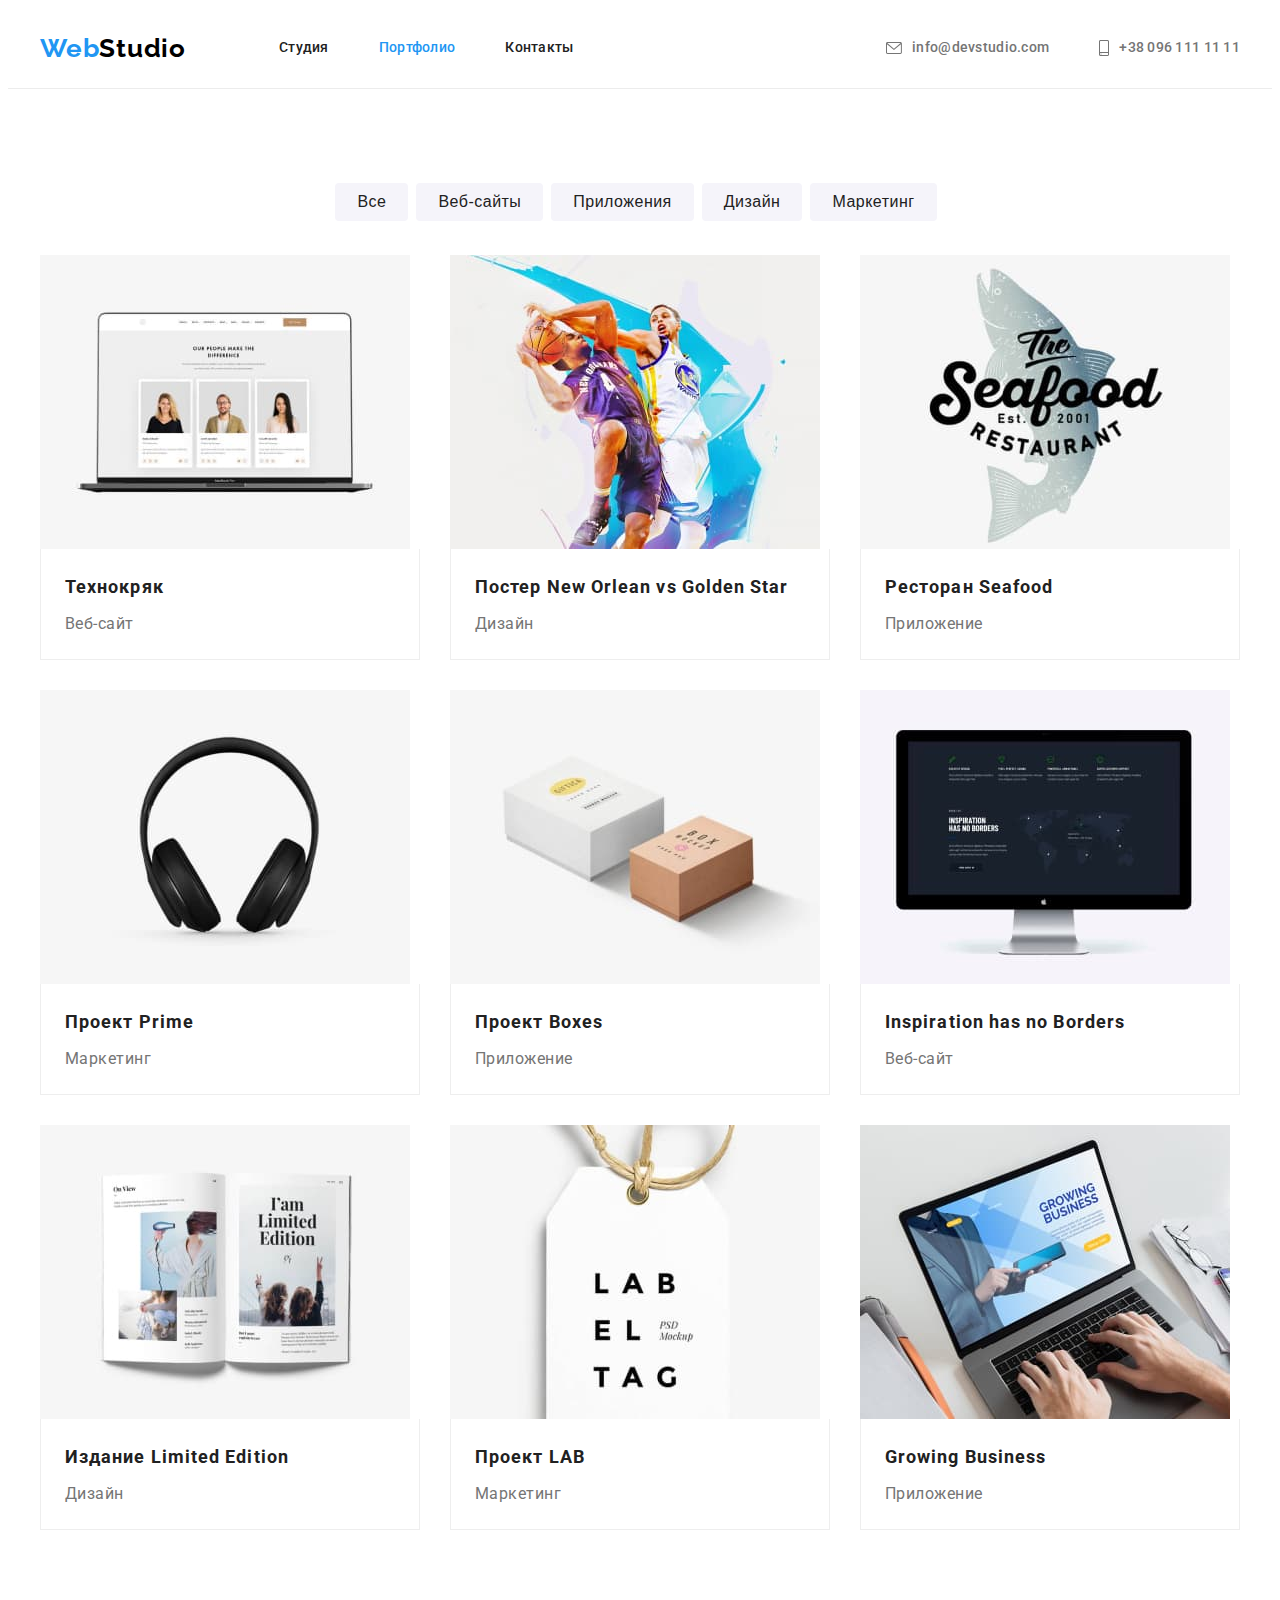
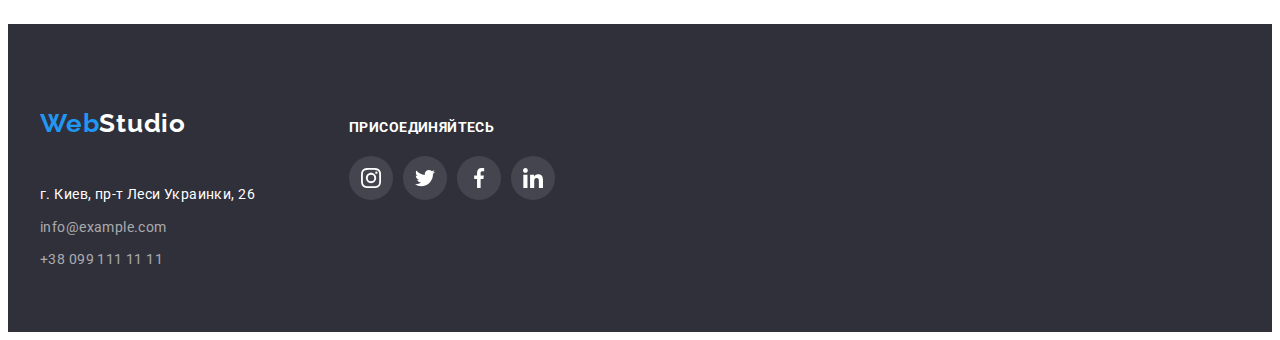
==== portfolio.html @ 801708f0 "add files" ====
<!DOCTYPE html>
<html lang="en">
  <head>
    <meta charset="UTF-8" />
    <meta http-equiv="X-UA-Compatible" content="IE=edge" />
    <meta name="viewport" content="width=device-width, initial-scale=1.0" />
    <title>Портфолио</title>
    <link
      rel="stylesheet"
      href="https://cdnjs.cloudflare.com/ajax/libs/modern-normalize/1.0.0/modern-normalize.min.css"
      integrity="sha512-ISS7cAi1PEhQ8jnbJpJZMd29NlhNj4AWYyLOSp2CE/CsHxTCu+r+t0D2yoJudVrd0/8fTVPUVDzY5Tvli75u/g=="
      crossorigin="anonymous"
    />
    <link rel="preconnect" href="https://fonts.gstatic.com" />
    <link
      href="https://fonts.googleapis.com/css2?family=Raleway:wght@700&family=Roboto:wght@400;500;700;900&display=swap"
      rel="stylesheet"
    />
    <link rel="stylesheet" href="./css/styles.css" />
  </head>
  <body>
    <header class="header">
      <div class="container">
        <nav class="navigation">
          <a class="link logo-link" href="./index.html" lang="en"
            >Web<span class="logo-text">Studio</span></a
          >
          <ul class="nav-container navigation-list list">
            <li class="navigation-list-item">
              <a class="navigation-link link" href="./index.html">Студия</a>
            </li>
            <li class="navigation-list-item">
              <a class="navigation-link link current" href="./portfolio.html"
                >Портфолио</a
              >
            </li>
            <li class="navigation-list-item">
              <a class="navigation-link link" href="">Контакты</a>
            </li>
          </ul>
        </nav>
        <ul class="contact-list list">
          <li class="contact-list-item">
            <a class="link contact-link" href="mailto:info@devstudio.com" lang="en">
              <svg class="contact-icon" width="16" height="12">
                <use href="./img/icons.svg#icon-envelope"></use>
              </svg>
              info@devstudio.com</a>
          </li>
          <li class="contact-list-item">
            <a class="link contact-link" href="tel:+380961111111">
              <svg class="contact-icon" width="10" height="16">
                <use href="./img/icons.svg#icon-smartphone"></use>
              </svg>
              +38 096 111 11 11</a>
          </li>
        </ul>
      </div>
    </header>
    <main>
      <section class="section porfolio-main">
        <div class="container">
          <h1 class="visually-hidden">Наше портфолио</h1>
          <h2 class="visually-hidden">Список кнопок</h2>
          <ul class="list porfolio-btn-list">
            <li class="portfolio-items">
              <button class="portfolio-btn" type="button">Все</button>
            </li>
            <li class="portfolio-items">
              <button class="portfolio-btn" type="button">Веб-сайты</button>
            </li>
            <li class="portfolio-items">
              <button class="portfolio-btn" type="button">Приложения</button>
            </li>
            <li class="portfolio-items">
              <button class="portfolio-btn" type="button">Дизайн</button>
            </li>
            <li class="portfolio-items">
              <button class="portfolio-btn" type="button">Маркетинг</button>
            </li>
          </ul>
          <h2 class="visually-hidden">Примеры работ</h2>
          <ul class="list example-list">
            <li class="example-item">
              <a href="" class="portfolio-card-link link">
              <div class="example-foto">
                <img
                class="exampe-img"
                src="./img/website.jpg"
                alt="Пример сайта"
                width="370"
                height="294">
              </div>
              <div class="example-cont-description">
                <h3 class="example-title">Технокряк</h3>
                <p class="example-description">Веб-сайт</p>
              </div>
              </a>
            </li>
            <li class="example-item">
              <a href="" class="portfolio-card-link link">
                <div class="example-foto">
                  <img class="exampe-img" src="./img/design.jpg" alt="Постер" width="370" height="294">
                </div>
                <div class="example-cont-description">
                <h3 class="example-title">
                  Постер <span lang="en">New Orlean vs Golden Star</span>
                </h3>
                <p class="example-description">Дизайн</p>
              </div>
              </a>
            </li>
            <li class="example-item">
              <a href="" class="portfolio-card-link link">
              <div class="example-foto">
                <img
                class="exampe-img"
                src="./img/app.jpg"
                alt="Лого ресторана"
                width="370"
                  height="294"
                />
              </div>
              <div class="example-cont-description">
                <h3 class="example-title">
                  Ресторан <span lang="en">Seafood</span>
                </h3>
                <p class="example-description">Приложение</p>
              </div>
              </a>
            </li>
            <li class="example-item">
              <a href="" class="portfolio-card-link link">
              <div class="example-foto">
                <img
                class="exampe-img"
                src="./img/prime.jpg"
                alt="Наушники"
                width="370"
                  height="294"
                />
              </div>
              <div class="example-cont-description">
                <h3 class="example-title">
                  Проект <span lang="en">Prime</span>
                </h3>
                <p class="example-description">Маркетинг</p>
              </div>
              </a>
            </li>
            <li class="example-item">
              <a href="" class="portfolio-card-link link">
              <div class="example-foto">
                <img
                class="exampe-img"
                src="./img/app-box.jpg"
                alt="Коробки"
                width="370"
                  height="294"
                />
              </div>
              <div class="example-cont-description">
                <h3 class="example-title">
                  Проект <span lang="en">Boxes</span>
                </h3>
                <p class="example-description">Приложение</p>
              </div>
              </a>
            </li>
            <li class="example-item">
              <a href="" class="portfolio-card-link link">
              <div class="example-foto">
                <img
                class="exampe-img"
                src="./img/borders.jpg"
                alt="Монитор"
                width="370"
                  height="294"
                />
              </div>
              <div class="example-cont-description">
                <h3 class="example-title" lang="en">
                  Inspiration has no Borders
                </h3>
                <p class="example-description">Веб-сайт</p>
              </div>
              </a>
            </li>
            <li class="example-item">
              <a href="" class="portfolio-card-link link">
              <div class="example-foto">
                <img
                class="exampe-img"
                src="./img/limited.jpg"
                alt="Журнал"
                width="370"
                  height="294"
                />
              </div>
              <div class="example-cont-description">
                <h3 class="example-title">
                  Издание <span lang="en">Limited Edition</span>
                </h3>
                <p class="example-description">Дизайн</p>
              </div>
              </a>
            </li>
            <li class="example-item">
              <a href="" class="portfolio-card-link link">
              <div class="example-foto">
                <img
                class="exampe-img"
                src="./img/lab.jpg"
                alt="Бирка"
                width="370"
                  height="294"
                />
              </div>
              <div class="example-cont-description">
                <h3 class="example-title">Проект <span lang="en">LAB</span></h3>
                <p class="example-description">Маркетинг</p>
              </div>
              </a>
            </li>
            <li class="example-item">
              <a href="" class="portfolio-card-link link">
              <div class="example-foto">
                <img
                class="exampe-img"
                src="./img/growing.jpg"
                alt="Ноутбук"
                width="370"
                  height="294"
                />
              </div>
              <div class="example-cont-description">
                <h3 class="example-title" lang="en">Growing Business</h3>
                <p class="example-description">Приложение</p>
              </div>
              </a>
            </li>
          </ul>
        </div>
      </section>
    </main>
    <footer class="section footer">
      <div class="container footer-container">
        <div class="adress-footer">
          <a class="link logo-link" href="./index.html" lang="en">Web<span class="logo-text-light">Studio</span></a>
          <address class="adress">
            <ul class="footer-contact-list list">
              <li class="contact-item">
                <a class="link adress-link" href="https://goo.gl/maps/dKYA59sypBsLwq4S9" target="_blank"
                  rel="noopener noreferrer">г. Киев, пр-т Леси Украинки, 26</a>
              </li>
              <li class="contact-item">
                <a class="link contact-link-footer" href="mailto:info@example.com">info@example.com</a>
              </li>
              <li class="contact-item">
                <a class="link contact-link-footer" href="tel:+380991111111">+38 099 111 11 11</a>
              </li>
            </ul>
          </address>
        </div>
        <div class="footer-social">
          <p class="footer-social-title">ПРИСОЕДИНЯЙТЕСЬ</p>
          <ul class="footer-social-list list">
            <li class="footer-social-list-item">
              <a class="footer-social-link link" href="">
                <svg class="footer-social-icon" width="20" height="20">
                  <use href="./img/icons.svg#icon-instagram"></use>
                </svg>
              </a>
            </li>
            <li class="footer-social-list-item">
              <a class="footer-social-link link" href="">
                <svg class="footer-social-icon" width="20" height="20">
                  <use href="./img/icons.svg#icon-twitter"></use>
                </svg>
              </a>
            </li>
            <li class="footer-social-list-item">
              <a class="footer-social-link link" href="">
                <svg class="footer-social-icon" width="20" height="20">
                  <use href="./img/icons.svg#icon-facebook"></use>
                </svg>
              </a>
            </li>
            <li class="footer-social-list-item">
              <a class="footer-social-link link" href="">
                <svg class="footer-social-icon" width="20" height="20">
                  <use href="./img/icons.svg#icon-linkedin"></use>
                </svg>
              </a>
            </li>
          </ul>
        </div>
      </div>
      </footer>
  </body>
</html>
---- css/styles.css ----
:root {
  --main-font: 'Roboto', sans-serif;
  --secondary-font: 'Raleway', sans-serif;
  --accent-color: #2196f3;
  --title-color: #212121;
  --text-color: #757575;
  --back-color: #fff;
  --container-width: 1200px;
  --title-mb: 50px;
  --container-pl: 15px;
  --container-pr: 15px;
  --link-pt: 32px;
  --link-pb: 32px;
  --bg-item-color: #f5f4fa;
}
h1,
h2,
h3,
p {
  margin: 0;
}
ul,
ol {
  margin: 0;
  padding: 0;
}

img {
  display: block;
}

body {
  font-family: var(--main-font);
}
.link {
  text-decoration: none;
}
.list {
  list-style: none;
}
.visually-hidden {
  position: absolute !important;
  clip: rect(1px 1px 1px 1px); /* IE6 IE7 */
  clip: rect(1px 1px 1px 1px);
  padding: 0 !important;
  border: 0 !important;
  height: 1px !important;
  width: 1px !important;
  overflow: hidden;
}

.container {
  width: var(--container-width);
  margin: 0 auto;
  padding-left: var(--container-pl);
  padding-right: var(--container-pr);
}
.section {
  align-items: center;
  padding-top: 94px;
  padding-bottom: 94px;
  /* margin: 0 auto; */
}
.adress {
  font-style: normal;
}

/* HEADER */

.header .container {
  display: flex;
  align-items: center;
}
.header {
  border-bottom: 1px solid #ececec;
}
.navigation {
  display: flex;
  align-items: center;
}
.nav-container {
  display: flex;
  align-items: center;
}
.contact-list {
  display: flex;
  align-items: center;
  margin-left: auto;
}
.contact-list-item:not(:last-child) {
  margin-right: 50px;
}

.logo-link {
  display: inline-block;
  font-family: var(--secondary-font);
  font-weight: 700;
  font-size: 26px;
  line-height: 1.19;
  letter-spacing: 0.03em;
  color: var(--accent-color);
  margin-right: 93px;
  padding-top: 24px;
  padding-bottom: 24px;
}
.logo-text {
  font-weight: 700;
  font-size: 26px;
  line-height: 1.19;
  letter-spacing: 0.03em;
  color: #000000;
}
.logo-text-light {
  font-weight: 700;
  font-size: 26px;
  line-height: 1.19;
  letter-spacing: 0.03em;
  color: var(--back-color);
}
.navigation-link {
  display: inline-block;
  font-weight: 500;
  font-size: 14px;
  line-height: 1.14;
  letter-spacing: 0.02em;
  color: var(--title-color);
  padding-top: var(--link-pt);
  padding-bottom: var(--link-pb);
}
.navigation-list-item:not(:last-child) {
  margin-right: 50px;
}
.current {
  color: var(--accent-color);
}
.navigation-link:hover,
.navigation-link:focus {
  color: var(--accent-color);
}
.contact-link {
  display: flex;
  align-items: center;
  font-weight: 500;
  font-size: 14px;
  line-height: 1.14;
  letter-spacing: 0.02em;
  color: var(--text-color);
  padding-top: var(--link-pt);
  padding-bottom: var(--link-pb);
}

.contact-link:hover,
.contact-link:focus {
  color: var(--accent-color);
}
.contact-icon {
  margin-right: 10px;
  fill: currentColor;
}
/* HERO */
.hero {
  max-width: 1600px;
  height: 600px;
  background-color: #2f303a;
  background-image: linear-gradient(
      rgba(47, 48, 58, 0.4),
      rgba(47, 48, 58, 0.4)
    ),
    url(../img/img_bg.jpg);
  background-repeat: no-repeat;
  background-size: cover;
  padding: 200px 0;
  text-align: center;
  margin-left: auto;
  margin-right: auto;
}

.hero-title {
  font-weight: 900;
  font-size: 44px;
  max-width: 696px;
  text-align: center;
  line-height: 1.36;
  letter-spacing: 0.06em;
  text-transform: uppercase;
  color: var(--back-color);
  margin: auto;
}
.modal-btn {
  display: inline-block;
  min-width: 200px;
  font-weight: 700;
  font-size: 16px;
  line-height: 1.87;
  background-color: var(--accent-color);
  color: var(--back-color);
  padding: 10px 32px;
  border-radius: 4px;
  margin-top: 30px;
  border: none;
}
.modal-btn:hover,
.modal-btn:focus {
  background-color: #188ce8;
  cursor: pointer;
}

/* PRINCIPLE */
.principle-img {
  display: flex;
  align-items: center;
  justify-content: center;
  width: 270px;
  height: 120px;
  background-color: var(--bg-item-color);
  margin-bottom: 30px;
}
.principle-list {
  display: flex;
  align-items: center;
}
.principle-title {
  font-weight: 700;
  font-size: 14px;
  line-height: 1.14;
  letter-spacing: 0.03em;
  text-transform: uppercase;
  color: var(--title-color);
  margin-bottom: 10px;
}

.principle-description {
  font-size: 14px;
  line-height: 1.71;
  letter-spacing: 0.03em;
  color: var(--text-color);
}

.principle-list-item {
  width: 270px;
}
.principle-list-item:not(:last-child) {
  margin-right: 30px;
}
/* WORKS */
.section-title {
  font-weight: 700;
  font-size: 36px;
  line-height: 1.16;
  letter-spacing: 0.03em;
  color: var(--title-color);
  text-align: center;
}
.our-works {
  padding-top: 0;
}
.work-list {
  display: flex;
  align-items: center;
}
.work-item:not(:last-child) {
  margin-right: 30px;
}
.section-title {
  margin-bottom: 50px;
}
/* TEAM */
.our-team {
  background-color: var(--bg-item-color);
}
.team-list {
  display: flex;
  margin-top: -30px;
  margin-left: -30px;
}
.team-item {
  flex-basis: calc(100% / 4-30px);
  margin-top: 30px;
  margin-left: 30px;
  width: 270px;
  background-color: var(--back-color);
  box-shadow: 0px 1px 3px rgba(0, 0, 0, 0.12), 0px 1px 1px rgba(0, 0, 0, 0.14),
    0px 2px 1px rgba(0, 0, 0, 0.2);
  border-radius: 0px 0px 4px 4px;
}
.team-description {
  text-align: center;
  padding: 30px 32px;
}

.team-title {
  font-weight: 500;
  font-size: 16px;
  line-height: 1.18;
  letter-spacing: 0.03em;
  color: var(--title-color);
  margin-bottom: 10px;
}
.team-prof {
  font-size: 16px;
  line-height: 1.18;
  letter-spacing: 0.03em;
  color: var(--text-color);
  margin-bottom: 16px;
}
.social-list {
  display: flex;
  align-items: center;
  justify-content: space-between;
}

.social-link {
  display: flex;
  justify-content: center;
  align-items: center;
  width: 44px;
  height: 44px;
  border-radius: 50%;
}
.social-icon {
  fill: #afb1b8;
}

.social-link:hover .social-icon,
.social-link:focus .social-icon {
  fill: var(--back-color);
}
.social-link:hover,
.social-link:focus {
  background-color: var(--accent-color);
}
/* Постоянные клиенты */
.clients-list {
  display: flex;
  align-items: center;
  justify-content: space-between;
}
.clients-list-item {
  width: 170px;
  height: 90px;
  border: 1px solid #afb1b8;
  border-radius: 4px;
}
.client-link {
  display: flex;
  width: 100%;
  height: 100%;
  align-items: center;
  justify-content: center;
}
.client-icon {
  fill: #afb1b8;
}
.client-link:hover .client-icon,
.client-link:focus .client-icon {
  fill: var(--accent-color);
}
.clients-list-item:hover,
.clients-list-item:focus {
  border-color: var(--accent-color);
}

/* FOOTER */
.adress-footer {
  margin-right: 70px;
}
.footer {
  background-color: #2f303a;
  padding-top: 60px;
  padding-bottom: 60px;
}
.footer .logo-link {
  margin-bottom: 20px;
}
.footer .contact-item:not(:last-child) {
  margin-bottom: 9px;
}
.adress-link {
  font-weight: 400;
  font-size: 14px;
  line-height: 1.71;
  letter-spacing: 0.03em;
  color: var(--back-color);
}
.contact-link-footer {
  font-weight: 400;
  font-size: 14px;
  line-height: 1.71;
  letter-spacing: 0.03em;
  color: rgba(255, 255, 255, 0.6);
}

.contact-link-footer:hover,
.contact-link-footer:focus {
  color: var(--accent-color);
}
.footer-container {
  display: flex;
  align-items: baseline;
}
.footer-social-title {
  font-family: var(--main-font);
  font-style: normal;
  font-weight: bold;
  font-size: 14px;
  line-height: 1.14;
  letter-spacing: 0.03em;
  text-transform: uppercase;
  color: var(--back-color);
  margin-bottom: 20px;
}
.footer-social-list {
  display: flex;
  align-items: center;
  justify-content: space-between;
  width: 206px;
}
.footer-social-list-item {
  width: 44px;
  height: 44px;
}
.footer-social-link {
  display: flex;
  align-items: center;
  justify-content: center;
  width: 100%;
  height: 100%;
  border-radius: 50%;
  background: rgba(255, 255, 255, 0.1);
}
.footer-social-icon {
  fill: var(--back-color);
}
.footer-social-link:hover,
.footer-social-link:focus {
  background-color: var(--accent-color);
}
/* PORTFOLIO */

.porfolio-btn-list {
  display: flex;
  /* align-items: center; */
  margin-bottom: 34px;
  justify-content: center;
}

.portfolio-btn {
  display: inline-block;
  font-weight: 500;
  font-size: 16px;
  line-height: 1.62;
  letter-spacing: 0.03em;
  color: var(--title-color);
  padding: 6px 22px;
  text-align: center;
  border-radius: 4px;
  background-color: #f5f4fa;
  border: none;
}
.portfolio-items {
  margin-right: 8px;
}
.portfolio-btn:hover,
.portfolio-btn:focus {
  background-color: var(--accent-color);
  color: var(--back-color);
  cursor: pointer;
  filter: drop-shadow(0px 4px 4px rgba(0, 0, 0, 0.25));
}
.portfolio-card-link {
  display: block;
}
.portfolio-card-link:hover,
.portfolio-card-link:focus {
  box-shadow: 0px 1px 1px rgba(0, 0, 0, 0.12), 0px 4px 4px rgba(0, 0, 0, 0.06),
    1px 4px 6px rgba(0, 0, 0, 0.16);
}
/* EXAMPLE */
.example-title {
  font-weight: 700px;
  font-size: 18px;
  line-height: 2;
  letter-spacing: 0.06em;
  color: var(--title-color);
  margin-bottom: 4px;
}
.example-list {
  display: flex;
  flex-wrap: wrap;
  margin-top: -30px;
  margin-left: -30px;
}
.example-item {
  flex-basis: calc(100% / 3 - 30px);
  margin-top: 30px;
  margin-left: 30px;
  width: 370px;
}
.example-cont-description {
  padding: 20px 24px;
  border: 1px solid #eeeeee;
  border-top: none;
}
.example-description {
  font-weight: 400;
  font-size: 16px;
  line-height: 1.87;
  letter-spacing: 0.03em;
  color: var(--text-color);
}
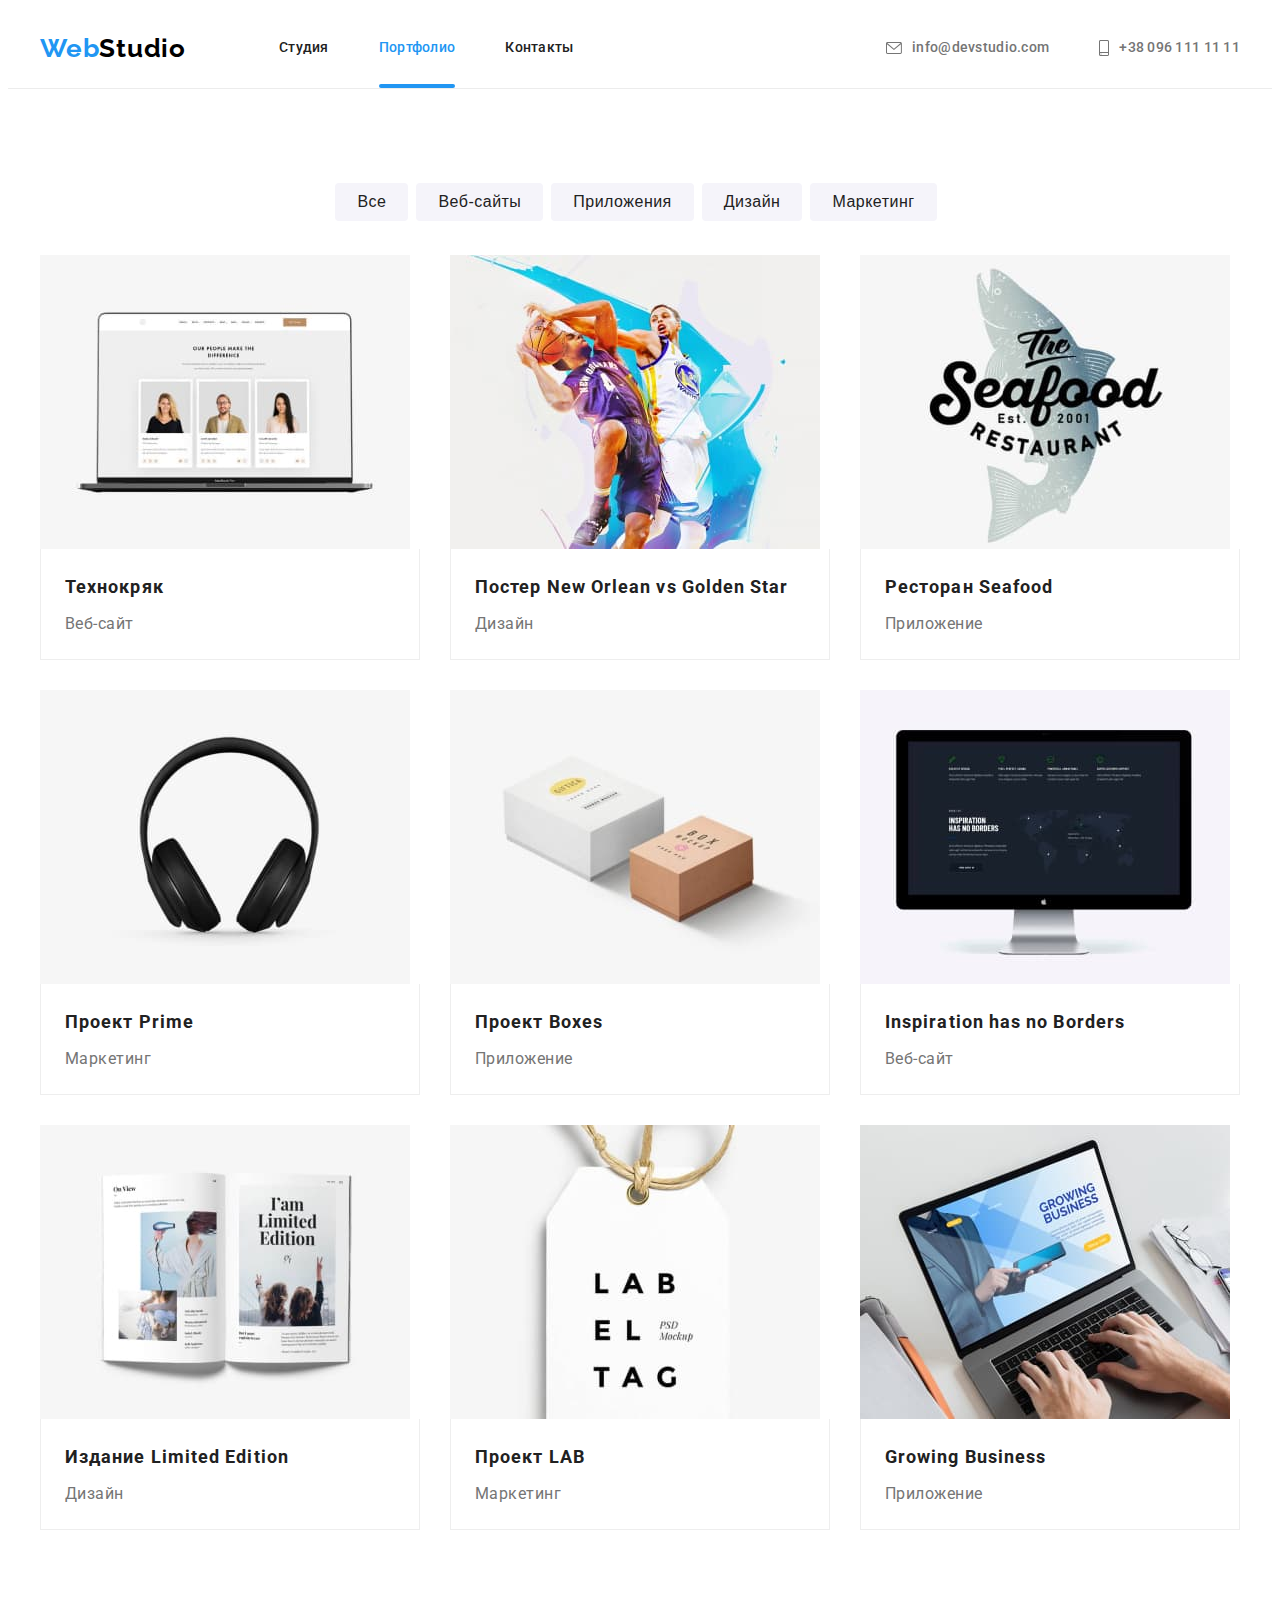
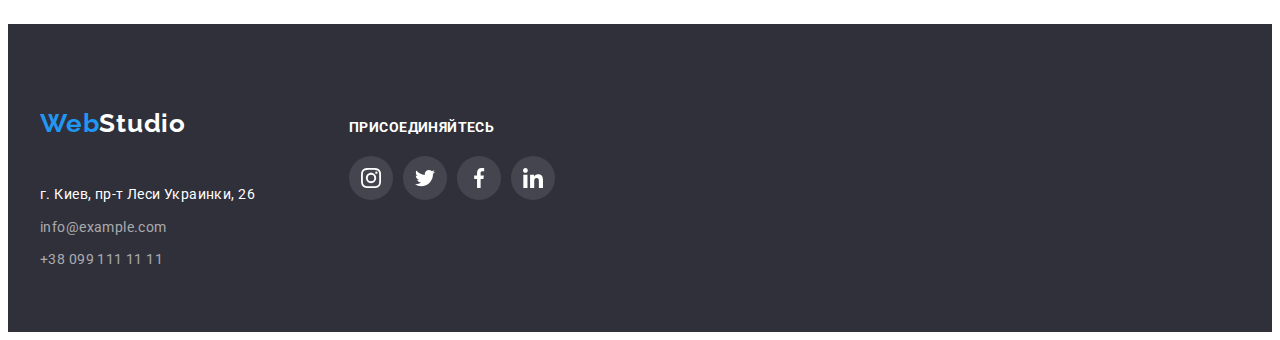
==== commit 1427cb6b: "mark2" ====
--- a/portfolio.html
+++ b/portfolio.html
@@ -90,6 +90,8 @@
                 alt="Пример сайта"
                 width="370"
                 height="294">
+                <p class="overlay-text">Технокряк это современная площадка распространения коронавируса. Компании используют эту платформу для цифрового
+                шпионажа и атак на защищённые сервера конкурентов.</p>
               </div>
               <div class="example-cont-description">
                 <h3 class="example-title">Технокряк</h3>
@@ -101,6 +103,9 @@
               <a href="" class="portfolio-card-link link">
                 <div class="example-foto">
                   <img class="exampe-img" src="./img/design.jpg" alt="Постер" width="370" height="294">
+                <p class="overlay-text">Технокряк это современная площадка распространения коронавируса. Компании используют эту
+                  платформу для цифрового
+                  шпионажа и атак на защищённые сервера конкурентов.</p>
                 </div>
                 <div class="example-cont-description">
                 <h3 class="example-title">
@@ -118,8 +123,11 @@
                 src="./img/app.jpg"
                 alt="Лого ресторана"
                 width="370"
-                  height="294"
-                />
+                height="294"
+                />
+                <p class="overlay-text">Технокряк это современная площадка распространения коронавируса. Компании используют эту
+                  платформу для цифрового
+                  шпионажа и атак на защищённые сервера конкурентов.</p>
               </div>
               <div class="example-cont-description">
                 <h3 class="example-title">
@@ -139,6 +147,9 @@
                 width="370"
                   height="294"
                 />
+                <p class="overlay-text">Технокряк это современная площадка распространения коронавируса. Компании используют эту
+                  платформу для цифрового
+                  шпионажа и атак на защищённые сервера конкурентов.</p>
               </div>
               <div class="example-cont-description">
                 <h3 class="example-title">
@@ -158,6 +169,9 @@
                 width="370"
                   height="294"
                 />
+                <p class="overlay-text">Технокряк это современная площадка распространения коронавируса. Компании используют эту
+                  платформу для цифрового
+                  шпионажа и атак на защищённые сервера конкурентов.</p>
               </div>
               <div class="example-cont-description">
                 <h3 class="example-title">
@@ -177,6 +191,9 @@
                 width="370"
                   height="294"
                 />
+                <p class="overlay-text">Технокряк это современная площадка распространения коронавируса. Компании используют эту
+                  платформу для цифрового
+                  шпионажа и атак на защищённые сервера конкурентов.</p>
               </div>
               <div class="example-cont-description">
                 <h3 class="example-title" lang="en">
@@ -196,6 +213,9 @@
                 width="370"
                   height="294"
                 />
+                <p class="overlay-text">Технокряк это современная площадка распространения коронавируса. Компании используют эту
+                  платформу для цифрового
+                  шпионажа и атак на защищённые сервера конкурентов.</p>
               </div>
               <div class="example-cont-description">
                 <h3 class="example-title">
@@ -215,6 +235,9 @@
                 width="370"
                   height="294"
                 />
+                <p class="overlay-text">Технокряк это современная площадка распространения коронавируса. Компании используют эту
+                  платформу для цифрового
+                  шпионажа и атак на защищённые сервера конкурентов.</p>
               </div>
               <div class="example-cont-description">
                 <h3 class="example-title">Проект <span lang="en">LAB</span></h3>
@@ -232,6 +255,9 @@
                 width="370"
                   height="294"
                 />
+                <p class="overlay-text">Технокряк это современная площадка распространения коронавируса. Компании используют эту
+                  платформу для цифрового
+                  шпионажа и атак на защищённые сервера конкурентов.</p>
               </div>
               <div class="example-cont-description">
                 <h3 class="example-title" lang="en">Growing Business</h3>
--- a/css/styles.css
+++ b/css/styles.css
@@ -12,6 +12,7 @@
   --link-pt: 32px;
   --link-pb: 32px;
   --bg-item-color: #f5f4fa;
+  --timing-function :cubic-bezier(0.4, 0, 0.2, 1);
 }
 h1,
 h2,
@@ -126,12 +127,24 @@
   color: var(--title-color);
   padding-top: var(--link-pt);
   padding-bottom: var(--link-pb);
+  transition: color 250ms var(--timing-function) ;
 }
 .navigation-list-item:not(:last-child) {
   margin-right: 50px;
 }
 .current {
   color: var(--accent-color);
+  position: relative;
+}
+.current::after {
+  position: absolute;
+  bottom: 0;
+  left: 0;
+  content: '';
+  width: 100%;
+  background: var(--accent-color);
+  border-radius: 2px;
+  height: 4px;
 }
 .navigation-link:hover,
 .navigation-link:focus {
@@ -147,6 +160,7 @@
   color: var(--text-color);
   padding-top: var(--link-pt);
   padding-bottom: var(--link-pb);
+  transition: color 250ms var(--timing-function);
 }
 
 .contact-link:hover,
@@ -198,6 +212,7 @@
   border-radius: 4px;
   margin-top: 30px;
   border: none;
+  transition: background-color 250ms var(--timing-function) ;
 }
 .modal-btn:hover,
 .modal-btn:focus {
@@ -263,6 +278,27 @@
 }
 .section-title {
   margin-bottom: 50px;
+}
+.thumb {
+  position: relative;
+}
+.thumb-label {
+position: absolute;
+bottom: 0;
+width: 100%;
+font-family:var(--main-font);
+font-style: normal;
+font-weight: bold;
+font-size: 14px;
+line-height: 1.14;
+text-align: center;
+letter-spacing: 0.03em;
+text-transform: uppercase;
+color: var(--back-color);
+background-color: rgba(47, 48, 58, 0.8);
+padding-top: 27px;
+padding-bottom: 27px;
+
 }
 /* TEAM */
 .our-team {
@@ -316,9 +352,11 @@
   width: 44px;
   height: 44px;
   border-radius: 50%;
+  transition: background-color 250ms var(--timing-function), fill 250ms var(--timing-function) ;
 }
 .social-icon {
   fill: #afb1b8;
+  /* transition: fill 250ms var(--timing-function); */
 }
 
 .social-link:hover .social-icon,
@@ -340,6 +378,7 @@
   height: 90px;
   border: 1px solid #afb1b8;
   border-radius: 4px;
+  transition: border-color 250ms var(--timing-function);
 }
 .client-link {
   display: flex;
@@ -350,6 +389,7 @@
 }
 .client-icon {
   fill: #afb1b8;
+  transition: fill 250ms var(--timing-function);
 }
 .client-link:hover .client-icon,
 .client-link:focus .client-icon {
@@ -427,6 +467,7 @@
   height: 100%;
   border-radius: 50%;
   background: rgba(255, 255, 255, 0.1);
+  transition: background-color 250ms var(--timing-function);
 }
 .footer-social-icon {
   fill: var(--back-color);
@@ -456,6 +497,7 @@
   border-radius: 4px;
   background-color: #f5f4fa;
   border: none;
+  transition: background-color 250ms var(--timing-function), color 250ms var(--timing-function), box-shadow 250ms var(--timing-function) ;
 }
 .portfolio-items {
   margin-right: 8px;
@@ -465,10 +507,11 @@
   background-color: var(--accent-color);
   color: var(--back-color);
   cursor: pointer;
-  filter: drop-shadow(0px 4px 4px rgba(0, 0, 0, 0.25));
+  box-shadow: 0px 3px 1px rgba(0, 0, 0, 0.1), 0px 1px 2px rgba(0, 0, 0, 0.08), 0px 2px 2px rgba(0, 0, 0, 0.12);
 }
 .portfolio-card-link {
   display: block;
+  transition: box-shadow 250ms cubic-bezier(0.4, 0, 0.2, 1);
 }
 .portfolio-card-link:hover,
 .portfolio-card-link:focus {
@@ -508,3 +551,32 @@
   letter-spacing: 0.03em;
   color: var(--text-color);
 }
+
+.example-foto {
+  position: relative;
+  overflow: hidden;
+  display: flex;
+}
+
+.overlay-text {
+position: absolute;
+bottom: 0;
+font-family: var(--main-font);
+font-size: 18px;
+line-height: 1.55;
+letter-spacing: 0.03em;
+color: var(--back-color);
+background: rgba(33, 150, 243, 0.9);
+padding: 63px 24px;
+width: 100%;
+height: 100%;
+transform: translateY(100%);
+transition: transform 250ms cubic-bezier(0.4, 0, 0.2, 1);
+}
+
+.example-item:hover .overlay-text,
+.example-item:focus .overlay-text {
+transform: translateY(0%);
+display: inline-block;
+}
+
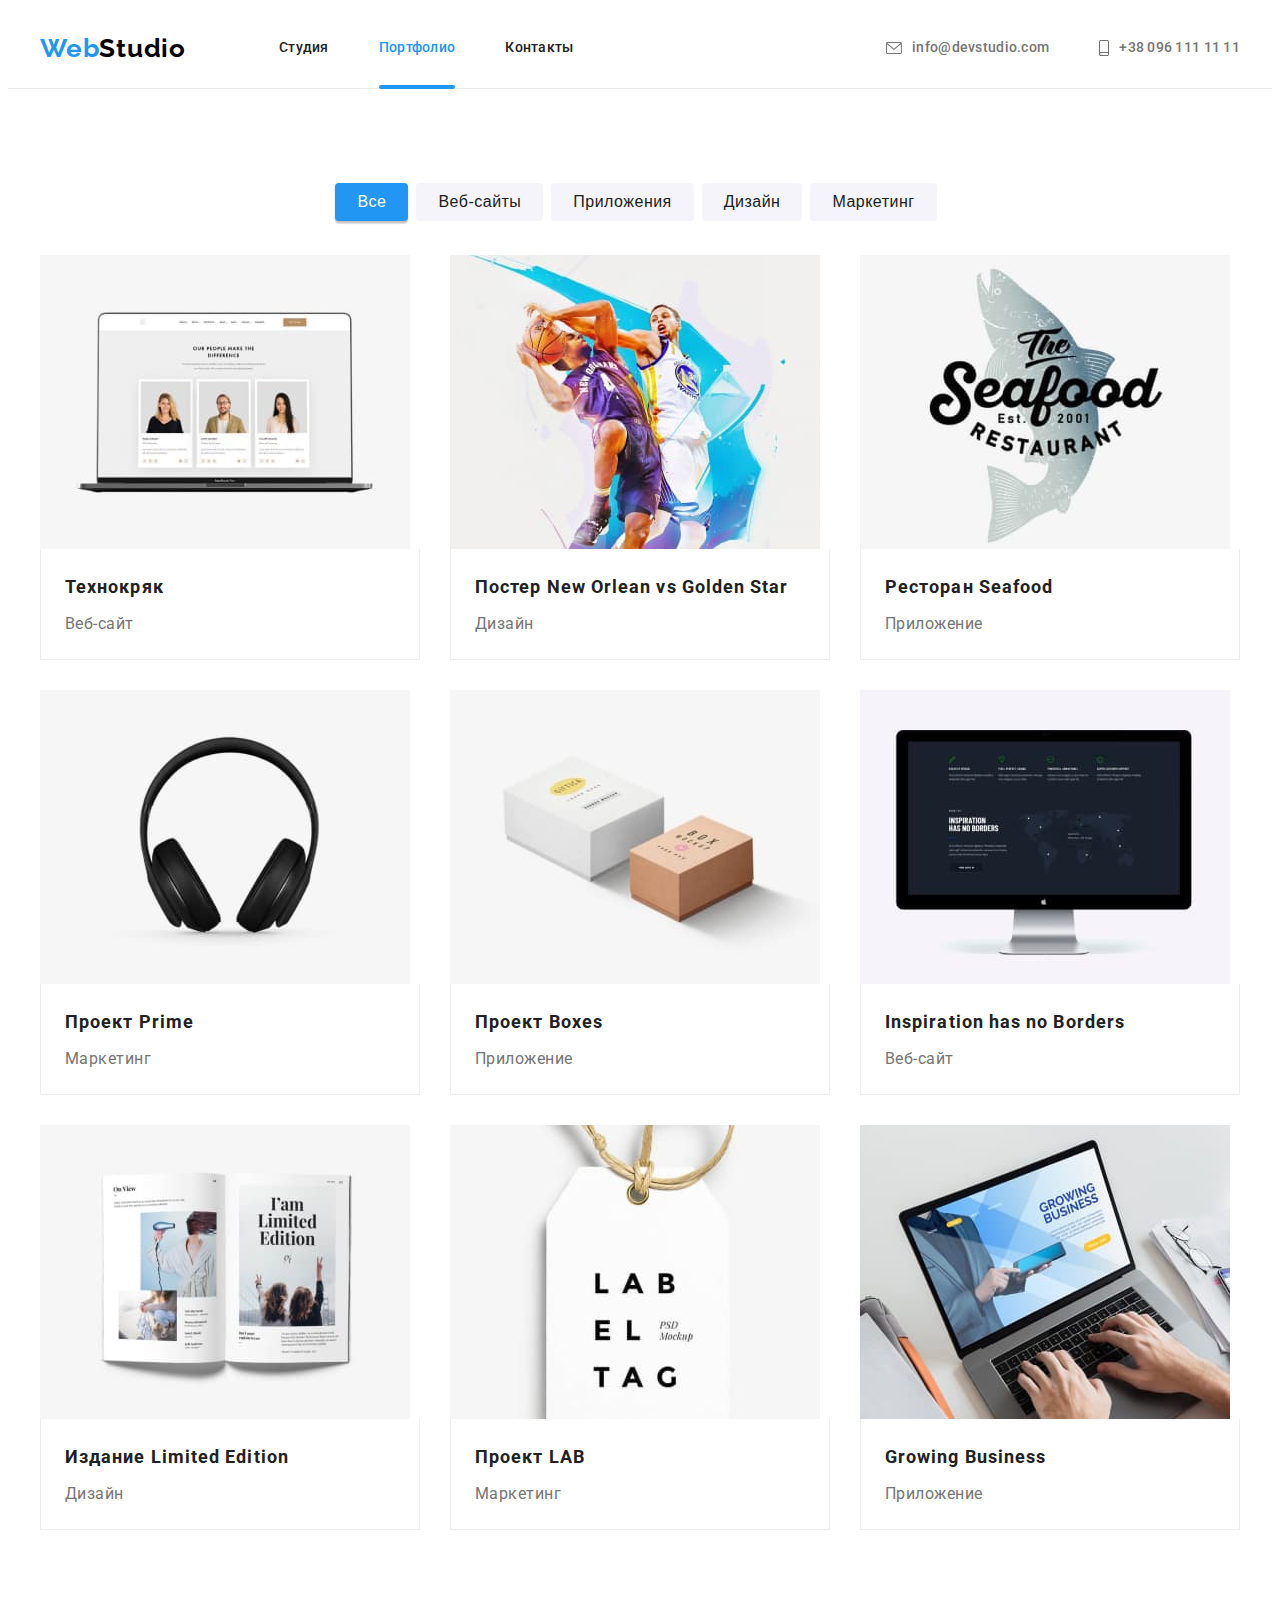
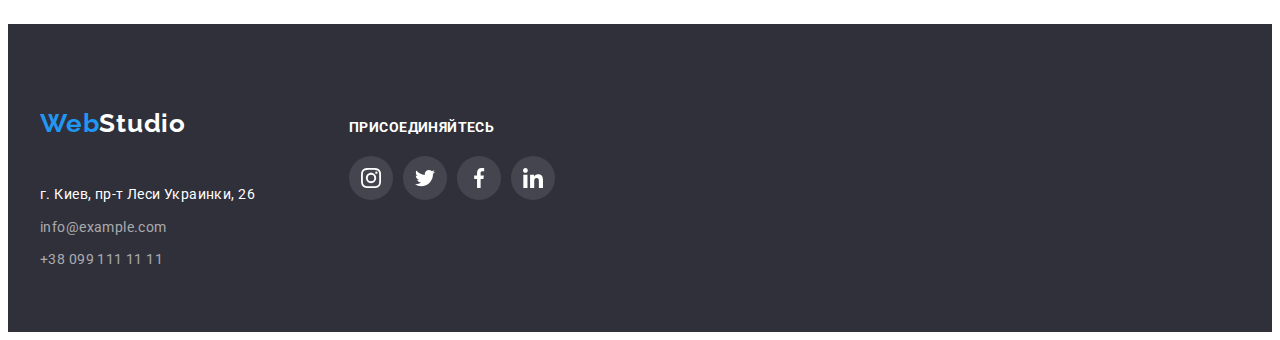
==== commit 84b98933: "mark7" ====
--- a/portfolio.html
+++ b/portfolio.html
@@ -64,7 +64,7 @@
           <h2 class="visually-hidden">Список кнопок</h2>
           <ul class="list porfolio-btn-list">
             <li class="portfolio-items">
-              <button class="portfolio-btn" type="button">Все</button>
+              <button class="portfolio-btn portfolio-btn-all" type="button">Все</button>
             </li>
             <li class="portfolio-items">
               <button class="portfolio-btn" type="button">Веб-сайты</button>
--- a/css/styles.css
+++ b/css/styles.css
@@ -12,7 +12,7 @@
   --link-pt: 32px;
   --link-pb: 32px;
   --bg-item-color: #f5f4fa;
-  --timing-function :cubic-bezier(0.4, 0, 0.2, 1);
+  --timing-function: cubic-bezier(0.4, 0, 0.2, 1);
 }
 h1,
 h2,
@@ -60,7 +60,6 @@
   align-items: center;
   padding-top: 94px;
   padding-bottom: 94px;
-  /* margin: 0 auto; */
 }
 .adress {
   font-style: normal;
@@ -127,7 +126,7 @@
   color: var(--title-color);
   padding-top: var(--link-pt);
   padding-bottom: var(--link-pb);
-  transition: color 250ms var(--timing-function) ;
+  transition: color 250ms var(--timing-function);
 }
 .navigation-list-item:not(:last-child) {
   margin-right: 50px;
@@ -138,7 +137,8 @@
 }
 .current::after {
   position: absolute;
-  bottom: 0;
+  display: block;
+  bottom: -1px;
   left: 0;
   content: '';
   width: 100%;
@@ -212,12 +212,64 @@
   border-radius: 4px;
   margin-top: 30px;
   border: none;
-  transition: background-color 250ms var(--timing-function) ;
+  transition: background-color 250ms var(--timing-function);
 }
 .modal-btn:hover,
 .modal-btn:focus {
   background-color: #188ce8;
   cursor: pointer;
+}
+.backdrop {
+  position: fixed;
+  top: 0;
+  left: 0;
+  width: 100%;
+  height: 100%;
+  opacity: 1;
+  background-color: rgba(0, 0, 0, 0.2);
+  transition: opacity 250ms var(--timing-function);
+}
+.backdrop.is-hidden {
+  opacity: 0;
+  pointer-events: none;
+}
+.backdrop.is-hidden .modal {
+  transform: translate(-50%, -50%) scale(0);
+}
+.modal {
+  position: absolute;
+  top: 50%;
+  left: 50%;
+  transform: translate(-50%, -50%) scale(1);
+  min-width: 528px;
+  min-height: 581px;
+  background-color: var(--back-color);
+  box-shadow: 0px 4px 4px rgba(0, 0, 0, 0.25);
+  transition: transform 250ms var(--timing-function);
+}
+.close-btn {
+  position: absolute;
+  top: 8px;
+  right: 8px;
+  width: 30px;
+  height: 30px;
+  border-radius: 50%;
+  background: #ffffff;
+  border: 1px solid rgba(0, 0, 0, 0.1);
+  transition: background-color 250ms var(--timing-function);
+}
+.close-btn:hover,
+.close-btn:focus {
+  background-color: red;
+}
+
+.modal-icon {
+  transition: fill 250ms var(--timing-function);
+}
+
+.close-btn:hover .modal-icon,
+.close-btn:focus .modal-icon {
+  fill: var(--back-color);
 }
 
 /* PRINCIPLE */
@@ -283,22 +335,21 @@
   position: relative;
 }
 .thumb-label {
-position: absolute;
-bottom: 0;
-width: 100%;
-font-family:var(--main-font);
-font-style: normal;
-font-weight: bold;
-font-size: 14px;
-line-height: 1.14;
-text-align: center;
-letter-spacing: 0.03em;
-text-transform: uppercase;
-color: var(--back-color);
-background-color: rgba(47, 48, 58, 0.8);
-padding-top: 27px;
-padding-bottom: 27px;
-
+  position: absolute;
+  bottom: 0;
+  width: 100%;
+  background-color: rgba(47, 48, 58, 0.8);
+  padding: 27px 0;
+}
+.thumb-description {
+  font-family: var(--main-font);
+  font-weight: bold;
+  font-size: 14px;
+  line-height: 1.14;
+  text-align: center;
+  letter-spacing: 0.03em;
+  text-transform: uppercase;
+  color: var(--back-color);
 }
 /* TEAM */
 .our-team {
@@ -352,11 +403,11 @@
   width: 44px;
   height: 44px;
   border-radius: 50%;
-  transition: background-color 250ms var(--timing-function), fill 250ms var(--timing-function) ;
+  transition: background-color 250ms var(--timing-function);
 }
 .social-icon {
   fill: #afb1b8;
-  /* transition: fill 250ms var(--timing-function); */
+  transition: fill 250ms var(--timing-function);
 }
 
 .social-link:hover .social-icon,
@@ -428,6 +479,7 @@
   line-height: 1.71;
   letter-spacing: 0.03em;
   color: rgba(255, 255, 255, 0.6);
+  transition: color 250ms var(--timing-function);
 }
 
 .contact-link-footer:hover,
@@ -480,7 +532,6 @@
 
 .porfolio-btn-list {
   display: flex;
-  /* align-items: center; */
   margin-bottom: 34px;
   justify-content: center;
 }
@@ -497,7 +548,14 @@
   border-radius: 4px;
   background-color: #f5f4fa;
   border: none;
-  transition: background-color 250ms var(--timing-function), color 250ms var(--timing-function), box-shadow 250ms var(--timing-function) ;
+  transition: background-color 250ms var(--timing-function),
+    color 250ms var(--timing-function), box-shadow 250ms var(--timing-function);
+}
+.portfolio-btn-all {
+  background-color: var(--accent-color);
+  color: var(--back-color);
+  box-shadow: 0px 3px 1px rgba(0, 0, 0, 0.1), 0px 1px 2px rgba(0, 0, 0, 0.08),
+    0px 2px 2px rgba(0, 0, 0, 0.12);
 }
 .portfolio-items {
   margin-right: 8px;
@@ -507,11 +565,12 @@
   background-color: var(--accent-color);
   color: var(--back-color);
   cursor: pointer;
-  box-shadow: 0px 3px 1px rgba(0, 0, 0, 0.1), 0px 1px 2px rgba(0, 0, 0, 0.08), 0px 2px 2px rgba(0, 0, 0, 0.12);
+  box-shadow: 0px 3px 1px rgba(0, 0, 0, 0.1), 0px 1px 2px rgba(0, 0, 0, 0.08),
+    0px 2px 2px rgba(0, 0, 0, 0.12);
 }
 .portfolio-card-link {
   display: block;
-  transition: box-shadow 250ms cubic-bezier(0.4, 0, 0.2, 1);
+  transition: box-shadow 250ms var(--timing-function);
 }
 .portfolio-card-link:hover,
 .portfolio-card-link:focus {
@@ -555,28 +614,27 @@
 .example-foto {
   position: relative;
   overflow: hidden;
-  display: flex;
 }
 
 .overlay-text {
-position: absolute;
-bottom: 0;
-font-family: var(--main-font);
-font-size: 18px;
-line-height: 1.55;
-letter-spacing: 0.03em;
-color: var(--back-color);
-background: rgba(33, 150, 243, 0.9);
-padding: 63px 24px;
-width: 100%;
-height: 100%;
-transform: translateY(100%);
-transition: transform 250ms cubic-bezier(0.4, 0, 0.2, 1);
-}
-
-.example-item:hover .overlay-text,
-.example-item:focus .overlay-text {
-transform: translateY(0%);
-display: inline-block;
-}
-
+  position: absolute;
+  bottom: 0;
+  padding: 63px 24px;
+  width: 100%;
+  height: 100%;
+  overflow: hidden;
+  font-family: var(--main-font);
+  font-size: 18px;
+  line-height: 1.55;
+  letter-spacing: 0.03em;
+  color: var(--back-color);
+  background: rgba(33, 150, 243, 0.9);
+  transform: translateY(101%);
+  transition: transform 250ms var(--timing-function);
+}
+
+.portfolio-card-link:hover .overlay-text,
+.portfolio-card-link:focus .overlay-text {
+  transform: translateY(0%);
+  display: inline-block;
+}
